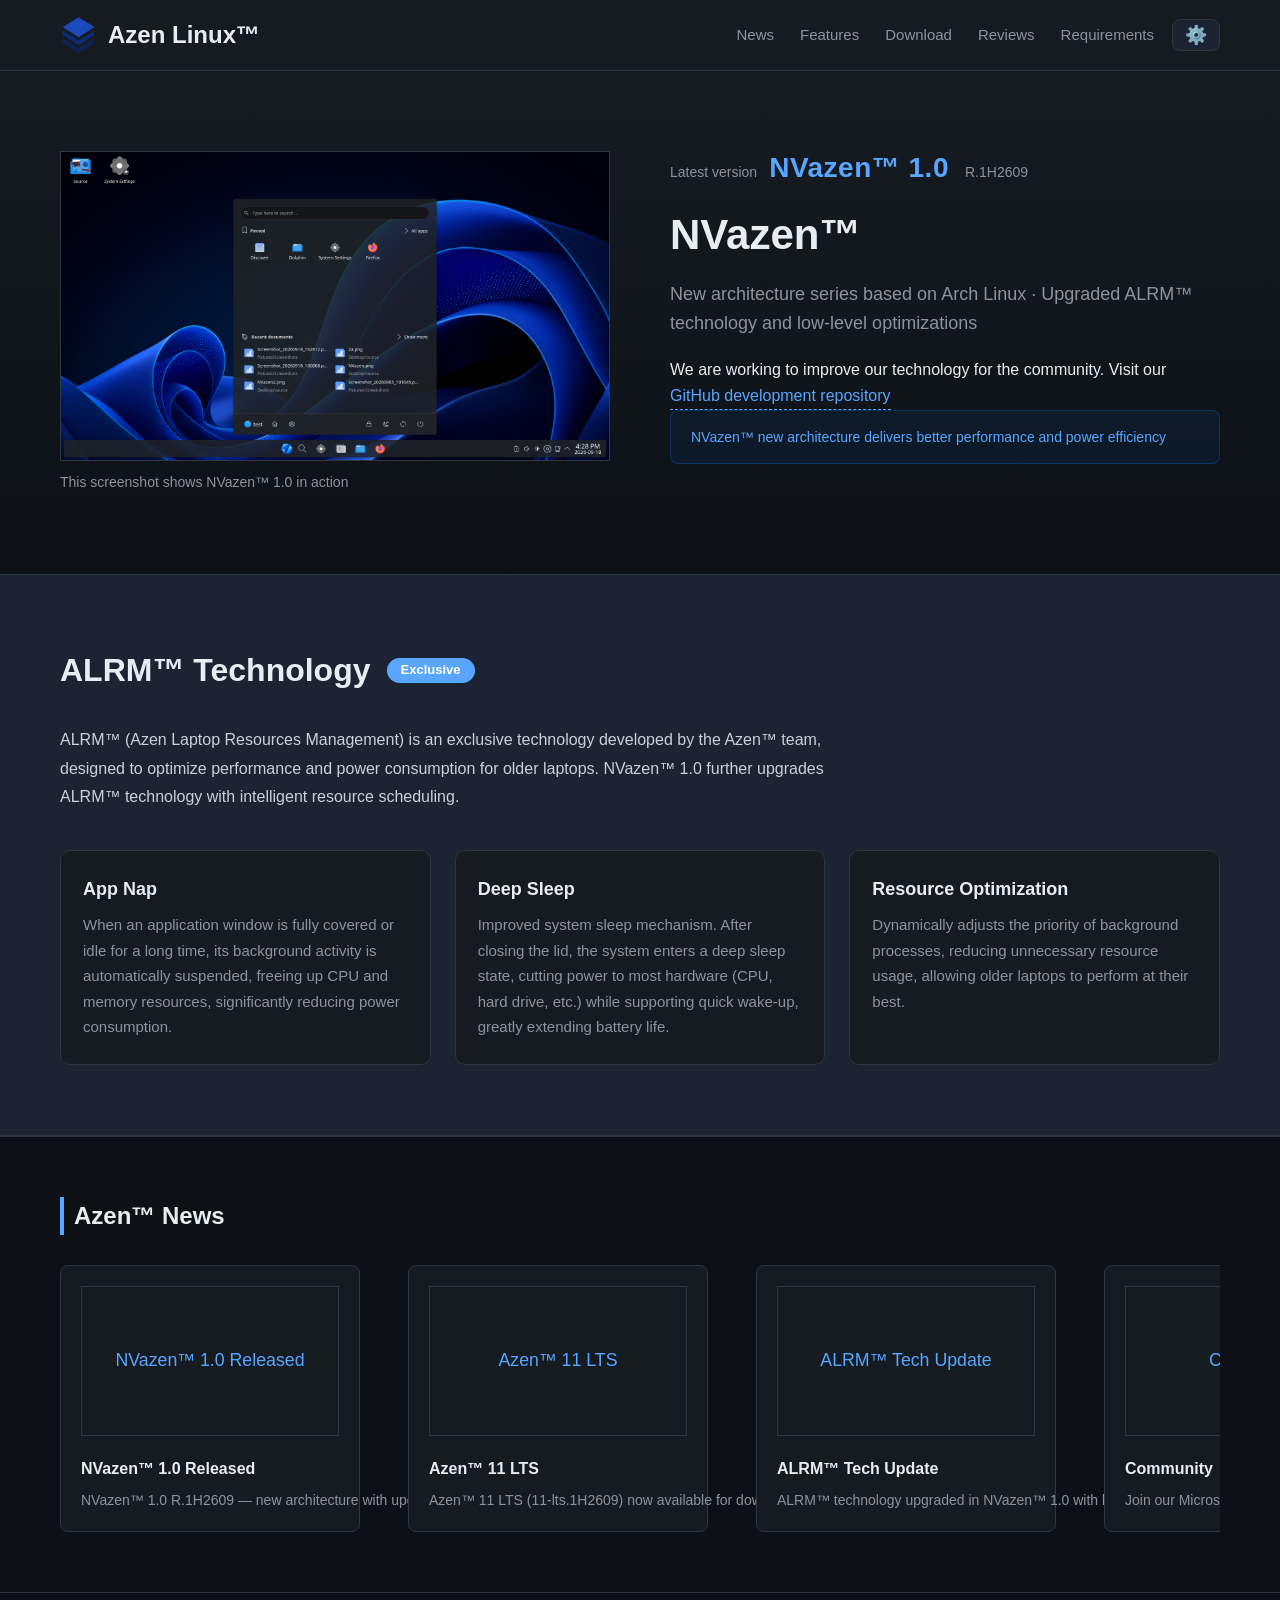
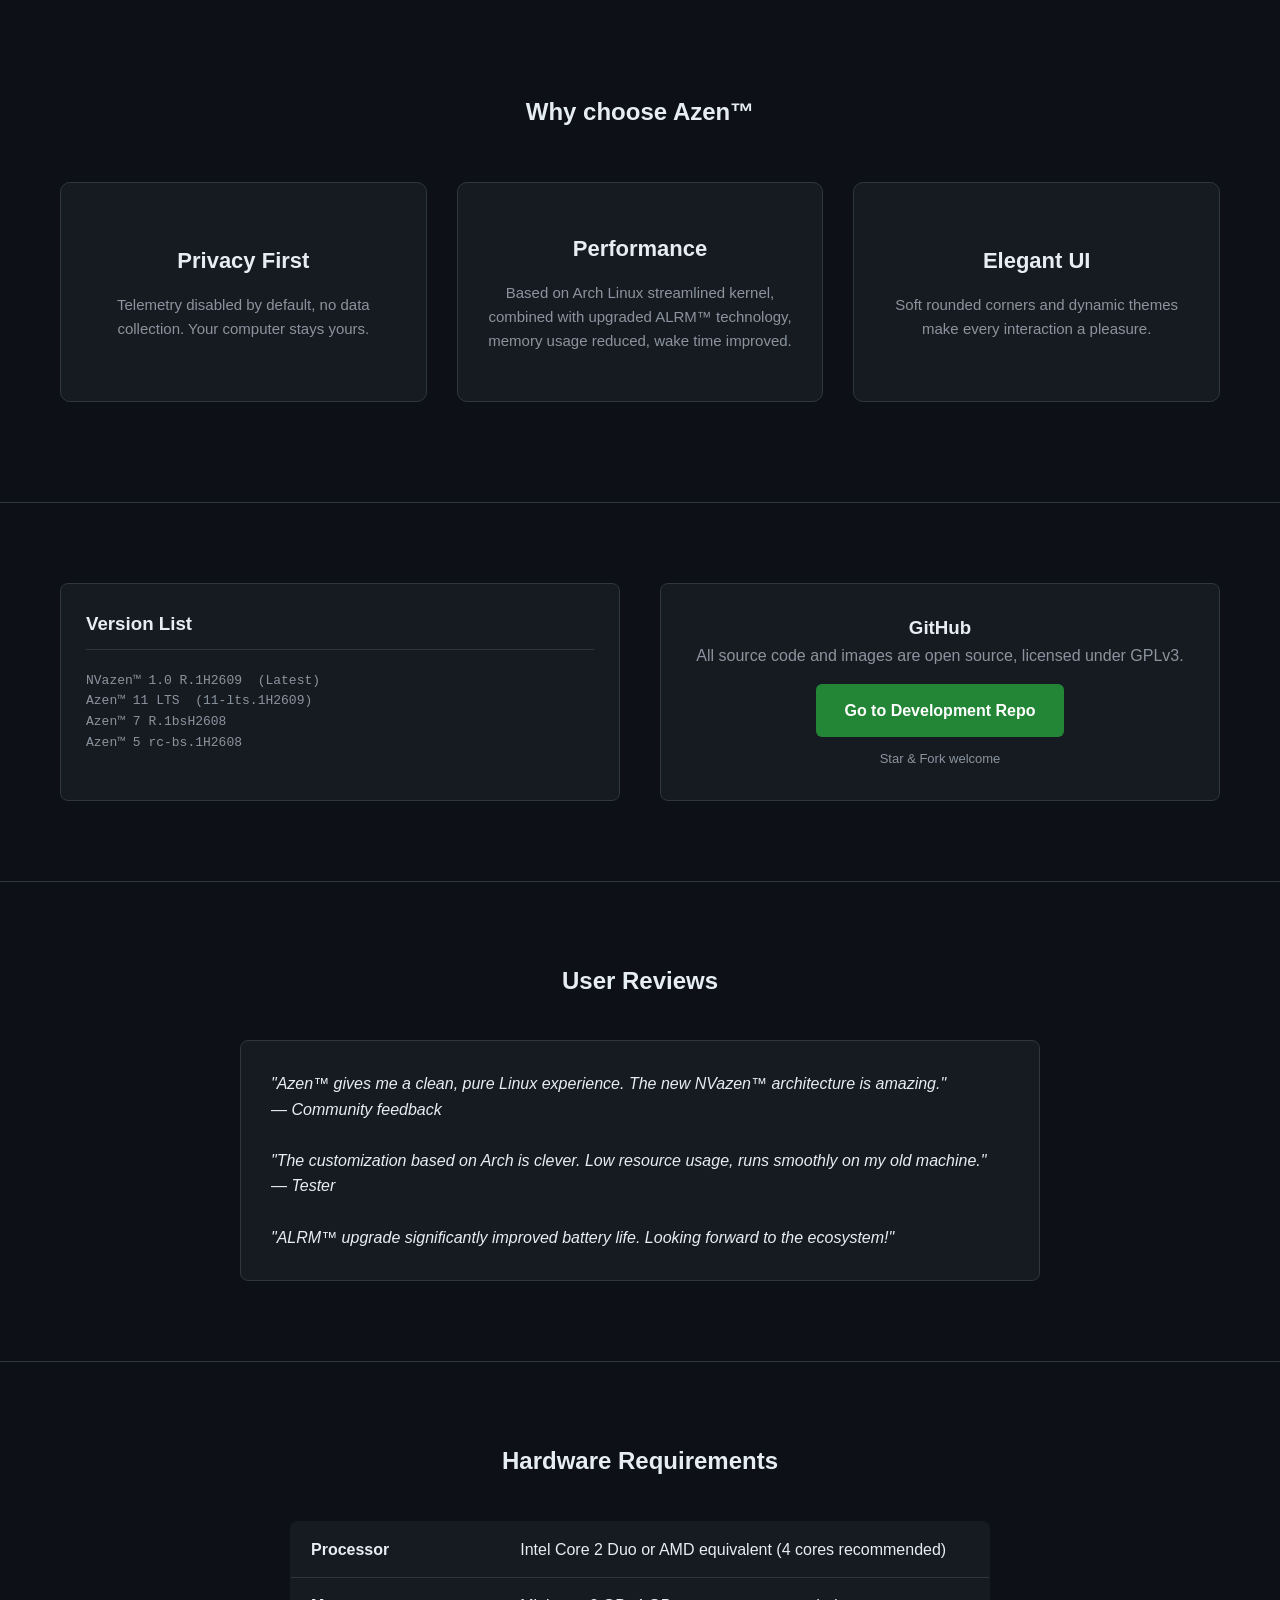
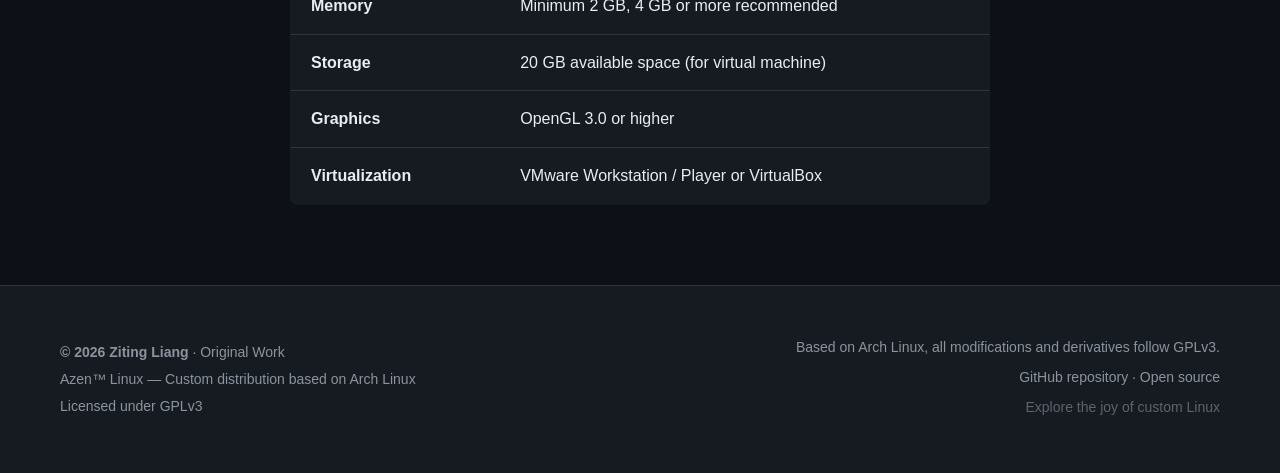
==== azen/index.html @ 509caa5b "Add files via upload" ====
<!DOCTYPE html>
<html lang="en" data-theme="dark">
<head>
    <meta charset="UTF-8">
    <meta name="viewport" content="width=device-width, initial-scale=1.0">
    
    <!-- ================= SEO 优化 ================= -->
    <title>Azen Linux™ — Modern LTS Distribution Based on Arch Linux</title>
    <meta name="description" content="Azen Linux™ is a modern LTS distribution based on Arch Linux, optimized for older laptops. Featuring NVazen™ new architecture and ALRM technology for enhanced performance and power efficiency.">
    <meta name="keywords" content="Azen Linux, Azen, NVazen, Arch Linux, LTS, Linux distribution, ALRM, laptop optimization, open source, old laptop, lightweight Linux">
    <meta name="author" content="Ziting Liang">
    <meta name="robots" content="index, follow">
    
    <!-- Open Graph -->
    <meta property="og:title" content="Azen Linux™ — Modern LTS Distribution Based on Arch Linux">
    <meta property="og:description" content="Azen Linux™ is a modern LTS distribution based on Arch Linux, optimized for older laptops. Featuring NVazen™ new architecture and ALRM technology.">
    <meta property="og:type" content="website">
    <meta property="og:url" content="https://azenos.netlify.app">
    <meta property="og:image" content="screenshot.png">
    
    <!-- Twitter Card -->
    <meta name="twitter:card" content="summary_large_image">
    <meta name="twitter:title" content="Azen Linux™ — Modern LTS Distribution Based on Arch Linux">
    <meta name="twitter:description" content="Azen Linux™ is a modern LTS distribution based on Arch Linux, optimized for older laptops. Featuring NVazen™ new architecture and ALRM technology.">
    
    <!-- ================= 网站图标 (Favicon) ================= -->
    <link rel="icon" type="image/x-icon" href="favicon.ico">
    <link rel="icon" type="image/png" sizes="32x32" href="favicon.png">
    <link rel="icon" type="image/png" sizes="16x16" href="favicon.png">
    <link rel="apple-touch-icon" sizes="180x180" href="favicon.png">
    <link rel="shortcut icon" href="favicon.ico" type="image/x-icon">
    
    <style>
        /* ================= 全局样式与配色 ================= */
        * {
            margin: 0;
            padding: 0;
            box-sizing: border-box;
        }

        /* 默认深色主题 */
        :root {
            --bg-body: #0d1117;
            --bg-header: #161b22;
            --bg-card: #161b22;
            --bg-section: #0d1117;
            --bg-card-alt: #1c2333;
            --border-color: #30363d;
            --text-primary: #e6edf3;
            --text-secondary: #c9d1d9;
            --text-muted: #8b949e;
            --text-light: #8b949e;
            --accent: #58a6ff;
            --accent-hover: #79c0ff;
            --btn-bg: #238636;
            --btn-hover: #2ea043;
            --shadow: 0 8px 24px rgba(0, 0, 0, 0.5);
            --hero-bg: linear-gradient(180deg, #161b22 0%, #0d1117 100%);
            --alrm-bg: #1c2333;
            --menu-bg: #1c2333;
            --menu-border: #30363d;
        }

        /* 浅色主题 */
        [data-theme="light"] {
            --bg-body: #f6f8fa;
            --bg-header: #ffffff;
            --bg-card: #ffffff;
            --bg-section: #f3f4f6;
            --bg-card-alt: #f9fafb;
            --border-color: #d0d7de;
            --text-primary: #1f2328;
            --text-secondary: #24292f;
            --text-muted: #57606a;
            --text-light: #656d76;
            --accent: #0969da;
            --accent-hover: #0550ae;
            --btn-bg: #2da44e;
            --btn-hover: #2c974b;
            --shadow: 0 8px 24px rgba(0, 0, 0, 0.08);
            --hero-bg: linear-gradient(180deg, #ffffff 0%, #f6f8fa 100%);
            --alrm-bg: #f0f4f9;
            --menu-bg: #ffffff;
            --menu-border: #d0d7de;
        }

        html {
            scroll-behavior: smooth;
        }

        body {
            background-color: var(--bg-body);
            color: var(--text-primary);
            font-family: -apple-system, BlinkMacSystemFont, "Segoe UI", Roboto, sans-serif;
            line-height: 1.6;
            overflow-x: hidden;
            transition: background-color 0.3s, color 0.3s;
        }

        .container {
            max-width: 1200px;
            margin: 0 auto;
            padding: 0 20px;
        }

        /* ================= 顶部导航横幅 ================= */
        header {
            background-color: var(--bg-header);
            border-bottom: 1px solid var(--border-color);
            position: sticky;
            top: 0;
            z-index: 100;
            transition: background-color 0.3s, border-color 0.3s;
        }

        .nav-bar {
            display: flex;
            justify-content: space-between;
            align-items: center;
            height: 70px;
            gap: 20px;
            flex-wrap: wrap;
        }

        .logo-area {
            display: flex;
            align-items: center;
            gap: 12px;
        }

        .logo-icon {
            width: 36px;
            height: 36px;
            object-fit: contain;
            display: block;
        }

        .logo {
            font-size: 24px;
            font-weight: bold;
            color: var(--text-primary);
            transition: color 0.3s;
        }

        .nav-links {
            display: flex;
            align-items: center;
            gap: 8px;
            flex-wrap: wrap;
        }

        .nav-links a {
            color: var(--text-muted);
            text-decoration: none;
            margin-left: 18px;
            font-size: 15px;
            transition: color 0.3s;
            cursor: pointer;
        }

        .nav-links a:hover {
            color: var(--accent);
        }

        /* ================= 设置菜单 ================= */
        .settings-wrapper {
            position: relative;
            margin-left: 10px;
        }

        .settings-btn {
            background: var(--bg-card-alt);
            border: 1px solid var(--border-color);
            color: var(--text-muted);
            padding: 6px 12px;
            border-radius: 8px;
            cursor: pointer;
            font-size: 18px;
            line-height: 1;
            transition: all 0.2s;
            display: flex;
            align-items: center;
            justify-content: center;
        }

        .settings-btn:hover {
            background: var(--border-color);
            color: var(--text-primary);
        }

        .settings-menu {
            position: absolute;
            top: calc(100% + 8px);
            right: 0;
            background: var(--menu-bg);
            border: 1px solid var(--menu-border);
            border-radius: 10px;
            padding: 16px;
            min-width: 220px;
            box-shadow: var(--shadow);
            display: none;
            flex-direction: column;
            gap: 14px;
            z-index: 200;
            transition: background-color 0.3s, border-color 0.3s;
        }

        .settings-menu.open {
            display: flex;
        }

        .settings-group {
            display: flex;
            flex-direction: column;
            gap: 6px;
        }

        .settings-group-label {
            font-size: 12px;
            color: var(--text-muted);
            font-weight: 600;
            text-transform: uppercase;
            letter-spacing: 0.5px;
        }

        .settings-group-options {
            display: flex;
            flex-wrap: wrap;
            gap: 6px;
        }

        .lang-option, .theme-option {
            background: var(--bg-card-alt);
            border: 1px solid var(--border-color);
            color: var(--text-muted);
            padding: 4px 10px;
            border-radius: 6px;
            cursor: pointer;
            font-size: 12px;
            font-weight: 500;
            transition: all 0.2s;
            font-family: inherit;
            line-height: 1.5;
        }

        .lang-option:hover, .theme-option:hover {
            background: var(--border-color);
            color: var(--text-primary);
        }

        .lang-option.active, .theme-option.active {
            background: var(--accent);
            color: #ffffff;
            border-color: var(--accent);
        }

        .theme-option {
            display: flex;
            align-items: center;
            gap: 4px;
            padding: 4px 12px;
        }

        /* ================= 横幅轮播容器 ================= */
        .hero-carousel-section {
            position: relative;
            overflow: hidden;
        }

        .banner-track {
            display: flex;
            width: 100%;
            transition: transform 0.8s cubic-bezier(0.25, 0.46, 0.45, 0.94);
            will-change: transform;
        }

        .banner-slide {
            flex: 0 0 100%;
            width: 100%;
        }

        /* 主宣传区 */
        .hero-section {
            padding: 80px 0;
            background: var(--hero-bg);
            transition: background 0.3s;
        }

        .hero-grid {
            display: flex;
            align-items: flex-start;
            gap: 60px;
        }

        .hero-image-box {
            flex: 1;
            display: flex;
            flex-direction: column;
            align-items: flex-start;
            position: relative;
            width: 100%;
            overflow: hidden;
            user-select: none;
            touch-action: none;
        }

        .carousel-track {
            display: flex;
            width: 100%;
            transition: transform 0.8s cubic-bezier(0.25, 0.46, 0.45, 0.94);
            will-change: transform;
            cursor: grab;
        }

        .carousel-track:active {
            cursor: grabbing;
        }

        .carousel-slide {
            flex: 0 0 100%;
            width: 100%;
            height: auto;
        }

        .carousel-slide img {
            width: 100%;
            height: auto;
            object-fit: contain;
            border: 1px solid var(--border-color);
            background: var(--bg-card-alt);
            transition: border-color 0.3s;
            border-radius: 0 !important;
            display: block;
        }

        .image-caption {
            margin-top: 10px;
            font-size: 14px;
            color: var(--text-muted);
            text-align: left;
            width: 100%;
            transition: color 0.3s;
        }

        .hero-text-box {
            flex: 1;
        }

        .version-display {
            display: flex;
            align-items: baseline;
            gap: 12px;
            margin-bottom: 16px;
            flex-wrap: wrap;
        }

        .version-label {
            font-size: 14px;
            color: var(--text-muted);
            font-weight: 500;
        }

        .version-number {
            font-size: 28px;
            font-weight: 700;
            color: var(--accent);
            letter-spacing: 0.5px;
            line-height: 1.2;
        }

        .version-sub {
            font-size: 14px;
            color: var(--text-muted);
            font-weight: 400;
            margin-left: 4px;
        }

        .hero-text-box h1 {
            font-size: 42px;
            color: var(--text-primary);
            margin: 0 0 12px 0;
            transition: color 0.3s;
        }

        .hero-text-box .sub-title {
            font-size: 18px;
            color: var(--text-muted);
            margin-bottom: 20px;
            transition: color 0.3s;
        }

        .hero-text-box .github-link {
            display: inline-block;
            color: var(--accent);
            text-decoration: none;
            font-weight: 500;
            border-bottom: 1px dashed var(--accent);
            transition: color 0.3s, border-color 0.3s;
        }

        .hero-text-box .github-link:hover {
            color: var(--accent-hover);
            border-bottom-color: var(--accent-hover);
        }

        .status-alert {
            background-color: rgba(9, 105, 218, 0.08);
            border: 1px solid rgba(9, 105, 218, 0.3);
            color: var(--accent);
            padding: 15px 20px;
            border-radius: 8px;
            font-size: 14px;
            transition: background-color 0.3s, border-color 0.3s;
        }

        /* ================= ALRM 技术介绍区域 ================= */
        .alrm-section {
            padding: 70px 0;
            background-color: var(--alrm-bg);
            border-top: 1px solid var(--border-color);
            border-bottom: 1px solid var(--border-color);
            transition: background-color 0.3s, border-color 0.3s;
        }

        .alrm-content {
            display: flex;
            flex-direction: column;
            gap: 30px;
        }

        .alrm-header {
            display: flex;
            align-items: center;
            gap: 16px;
        }

        .alrm-header h2 {
            font-size: 32px;
            color: var(--text-primary);
            transition: color 0.3s;
        }

        .alrm-badge {
            background: var(--accent);
            color: #fff;
            padding: 2px 14px;
            border-radius: 20px;
            font-size: 13px;
            font-weight: 600;
        }

        .alrm-grid {
            display: grid;
            grid-template-columns: repeat(auto-fit, minmax(260px, 1fr));
            gap: 24px;
            margin-top: 8px;
        }

        .alrm-card {
            background: var(--bg-card);
            border: 1px solid var(--border-color);
            border-radius: 10px;
            padding: 24px 22px;
            transition: background-color 0.3s, border-color 0.3s;
        }

        .alrm-card h4 {
            font-size: 18px;
            color: var(--text-primary);
            margin-bottom: 8px;
            transition: color 0.3s;
        }

        .alrm-card p {
            font-size: 15px;
            color: var(--text-muted);
            line-height: 1.7;
            transition: color 0.3s;
        }

        .alrm-desc {
            font-size: 16px;
            color: var(--text-secondary);
            max-width: 800px;
            line-height: 1.8;
            transition: color 0.3s;
        }

        .alrm-desc strong {
            color: var(--accent);
        }

        /* ================= 其他区域 ================= */
        .news-section {
            padding: 60px 0;
            background-color: var(--bg-body);
            border-top: 1px solid var(--border-color);
            overflow: hidden;
            transition: background-color 0.3s, border-color 0.3s;
        }

        .news-section h2 {
            color: var(--text-primary);
            margin-bottom: 30px;
            padding-left: 10px;
            border-left: 4px solid var(--accent);
            transition: color 0.3s;
        }

        .marquee-container {
            display: flex;
            width: max-content;
            animation: marquee 25s linear infinite;
        }

        .marquee-container:hover {
            animation-play-state: paused;
        }

        .news-box {
            width: 300px;
            background-color: var(--bg-card);
            border: 1px solid var(--border-color);
            border-radius: 8px;
            padding: 20px;
            margin-right: 48px;
            flex-shrink: 0;
            transition: background-color 0.3s, border-color 0.3s;
        }

        .news-box img {
            width: 100%;
            height: 150px;
            object-fit: cover;
            border-radius: 0 !important;
            margin-bottom: 12px;
            border: 1px solid var(--border-color);
            background-color: var(--bg-body);
            transition: border-color 0.3s;
        }

        .news-box h4 {
            color: var(--text-primary);
            margin: 0 0 8px 0;
            transition: color 0.3s;
        }

        .news-box p {
            color: var(--text-muted);
            font-size: 14px;
            margin: 0;
            transition: color 0.3s;
        }

        @keyframes marquee {
            0% { transform: translateX(0); }
            100% { transform: translateX(-50%); }
        }

        .features-section {
            padding: 100px 0;
            border-top: 1px solid var(--border-color);
            background-color: var(--bg-section);
            transition: background-color 0.3s, border-color 0.3s;
        }

        .features-section h2 {
            text-align: center;
            color: var(--text-primary);
            margin-bottom: 50px;
            transition: color 0.3s;
        }

        .features-grid {
            display: flex;
            justify-content: space-between;
            gap: 30px;
        }

        .feature-card {
            flex: 1;
            background-color: var(--bg-card);
            border: 1px solid var(--border-color);
            padding: 45px 30px;
            border-radius: 10px;
            text-align: center;
            min-height: 220px;
            display: flex;
            flex-direction: column;
            justify-content: center;
            transition: background-color 0.3s, border-color 0.3s;
        }

        .feature-card h3 {
            color: var(--text-primary);
            font-size: 22px;
            margin-top: 0;
            margin-bottom: 15px;
            transition: color 0.3s;
        }

        .feature-card p {
            color: var(--text-muted);
            font-size: 15px;
            margin-bottom: 0;
            transition: color 0.3s;
        }

        .download-section {
            padding: 80px 0;
            border-top: 1px solid var(--border-color);
            background-color: var(--bg-body);
            transition: background-color 0.3s, border-color 0.3s;
        }

        .download-grid {
            display: flex;
            justify-content: space-between;
            gap: 40px;
        }

        .version-box {
            flex: 1;
            background-color: var(--bg-card);
            border: 1px solid var(--border-color);
            border-radius: 8px;
            padding: 25px;
            transition: background-color 0.3s, border-color 0.3s;
        }

        .version-box h3 {
            color: var(--text-primary);
            margin-top: 0;
            border-bottom: 1px solid var(--border-color);
            padding-bottom: 10px;
            transition: color 0.3s, border-color 0.3s;
        }

        .version-list {
            white-space: pre-wrap;
            font-family: monospace;
            color: var(--text-muted);
            max-height: 200px;
            overflow-y: auto;
            transition: color 0.3s;
        }

        .github-box {
            flex: 1;
            background-color: var(--bg-card);
            border: 1px solid var(--border-color);
            border-radius: 8px;
            padding: 25px;
            display: flex;
            flex-direction: column;
            justify-content: center;
            align-items: center;
            text-align: center;
            transition: background-color 0.3s, border-color 0.3s;
        }

        .github-box h3 {
            color: var(--text-primary);
            margin-top: 0;
            transition: color 0.3s;
        }

        .github-box p {
            color: var(--text-muted);
            transition: color 0.3s;
        }

        .github-btn {
            display: inline-block;
            background-color: var(--btn-bg);
            color: #ffffff;
            padding: 14px 28px;
            text-decoration: none;
            border-radius: 6px;
            font-weight: bold;
            font-size: 16px;
            margin-top: 15px;
            transition: background-color 0.2s;
        }

        .github-btn:hover {
            background-color: var(--btn-hover);
        }

        .comment-section {
            padding: 80px 0;
            background-color: var(--bg-section);
            border-top: 1px solid var(--border-color);
            transition: background-color 0.3s, border-color 0.3s;
        }

        .comment-section h2 {
            text-align: center;
            color: var(--text-primary);
            margin-bottom: 40px;
            transition: color 0.3s;
        }

        .comment-display {
            max-width: 800px;
            margin: 0 auto;
            background-color: var(--bg-card);
            border: 1px solid var(--border-color);
            border-radius: 8px;
            padding: 30px;
            white-space: pre-wrap;
            color: var(--text-primary);
            font-style: italic;
            transition: background-color 0.3s, border-color 0.3s, color 0.3s;
        }

        .requirements-section {
            padding: 80px 0;
            background-color: var(--bg-body);
            border-top: 1px solid var(--border-color);
            transition: background-color 0.3s, border-color 0.3s;
        }

        .requirements-section h2 {
            text-align: center;
            color: var(--text-primary);
            margin-bottom: 40px;
            transition: color 0.3s;
        }

        .req-table {
            width: 100%;
            max-width: 700px;
            margin: 0 auto;
            border-collapse: collapse;
            background-color: var(--bg-card);
            border-radius: 8px;
            overflow: hidden;
            border: 1px solid var(--border-color);
            transition: background-color 0.3s, border-color 0.3s;
        }

        .req-table td {
            padding: 15px 20px;
            border-bottom: 1px solid var(--border-color);
            color: var(--text-primary);
            transition: color 0.3s, border-color 0.3s;
        }

        .req-table tr:last-child td {
            border-bottom: none;
        }

        .req-label {
            font-weight: bold;
            color: var(--accent);
            width: 30%;
            transition: color 0.3s;
        }

        footer {
            background-color: var(--bg-header);
            padding: 50px 0;
            border-top: 1px solid var(--border-color);
            font-size: 14px;
            color: var(--text-muted);
            transition: background-color 0.3s, border-color 0.3s, color 0.3s;
        }

        .footer-content {
            display: flex;
            justify-content: space-between;
            align-items: flex-start;
        }

        .footer-left p {
            margin: 5px 0;
        }

        .footer-right {
            max-width: 500px;
            text-align: right;
        }

        .scroll-target {
            scroll-margin-top: 80px;
        }

        /* ================= 移动端检测与优化 (屏幕宽度 ≤ 820px) ================= */
        @media (max-width: 820px) {
            /* 导航栏移动端布局 */
            .nav-bar {
                flex-direction: column;
                height: auto;
                padding: 12px 0;
                gap: 10px;
            }

            .logo-area {
                width: 100%;
                justify-content: center;
            }

            .nav-links {
                width: 100%;
                justify-content: center;
                gap: 4px;
                flex-wrap: wrap;
            }

            .nav-links a {
                margin-left: 0;
                padding: 6px 10px;
                font-size: 14px;
                background: var(--bg-card-alt);
                border-radius: 6px;
                border: 1px solid var(--border-color);
            }

            .settings-wrapper {
                margin-left: 0;
            }

            .settings-menu {
                right: 50%;
                transform: translateX(50%);
                min-width: 200px;
            }

            /* 横幅移动端布局：图片在上，文字在下 */
            .hero-section {
                padding: 40px 0;
            }

            .hero-grid {
                flex-direction: column;
                gap: 24px;
            }

            .hero-image-box {
                width: 100%;
            }

            .hero-text-box {
                width: 100%;
                text-align: center;
            }

            .version-display {
                justify-content: center;
                flex-direction: column;
                align-items: center;
                gap: 4px;
            }

            .version-number {
                font-size: 24px;
            }

            .hero-text-box h1 {
                font-size: 30px;
                margin-bottom: 8px;
            }

            .hero-text-box .sub-title {
                font-size: 15px;
                margin-bottom: 16px;
            }

            .status-alert {
                font-size: 13px;
                padding: 12px 16px;
                text-align: left;
            }

            .image-caption {
                text-align: center;
                font-size: 13px;
            }

            /* 区块内边距缩小 */
            .alrm-section {
                padding: 40px 0;
            }

            .alrm-header {
                flex-direction: column;
                align-items: flex-start;
                gap: 8px;
            }

            .alrm-header h2 {
                font-size: 24px;
            }

            .alrm-desc {
                font-size: 15px;
                line-height: 1.7;
            }

            .alrm-grid {
                grid-template-columns: 1fr;
                gap: 16px;
            }

            .alrm-card {
                padding: 18px 16px;
            }

            .alrm-card h4 {
                font-size: 16px;
            }

            .alrm-card p {
                font-size: 14px;
            }

            .news-section {
                padding: 40px 0;
            }

            .news-section h2 {
                font-size: 22px;
                margin-bottom: 20px;
            }

            .news-box {
                width: 220px;
                padding: 14px;
                margin-right: 20px;
            }

            .news-box img {
                height: 110px;
            }

            .news-box h4 {
                font-size: 14px;
            }

            .news-box p {
                font-size: 12px;
            }

            .features-section {
                padding: 50px 0;
            }

            .features-section h2 {
                font-size: 22px;
                margin-bottom: 30px;
            }

            .features-grid {
                flex-direction: column;
                gap: 16px;
            }

            .feature-card {
                padding: 24px 20px;
                min-height: auto;
            }

            .feature-card h3 {
                font-size: 18px;
                margin-bottom: 10px;
            }

            .feature-card p {
                font-size: 14px;
            }

            .download-section {
                padding: 50px 0;
            }

            .download-grid {
                flex-direction: column;
                gap: 20px;
            }

            .version-box, .github-box {
                padding: 20px;
            }

            .version-box h3, .github-box h3 {
                font-size: 18px;
            }

            .comment-section {
                padding: 50px 0;
            }

            .comment-section h2 {
                font-size: 22px;
                margin-bottom: 24px;
            }

            .comment-display {
                padding: 20px;
                font-size: 14px;
            }

            .requirements-section {
                padding: 50px 0;
            }

            .requirements-section h2 {
                font-size: 22px;
                margin-bottom: 24px;
            }

            .req-table {
                font-size: 14px;
            }

            .req-table td {
                padding: 12px 14px;
            }

            .req-label {
                width: 35%;
                font-size: 13px;
            }

            footer {
                padding: 30px 0;
            }

            .footer-content {
                flex-direction: column;
                gap: 20px;
                text-align: center;
            }

            .footer-left p, .footer-right p {
                font-size: 13px;
            }

            .footer-right {
                text-align: center;
                max-width: 100%;
            }
        }

        /* 超小屏幕 (≤ 480px) 进一步优化 */
        @media (max-width: 480px) {
            .container {
                padding: 0 14px;
            }

            .logo {
                font-size: 20px;
            }

            .logo-icon {
                width: 30px;
                height: 30px;
            }

            .nav-links a {
                font-size: 12px;
                padding: 5px 8px;
            }

            .hero-text-box h1 {
                font-size: 26px;
            }

            .hero-text-box .sub-title {
                font-size: 14px;
            }

            .version-number {
                font-size: 22px;
            }

            .version-sub {
                font-size: 12px;
            }

            .alrm-header h2 {
                font-size: 20px;
            }

            .alrm-badge {
                font-size: 11px;
                padding: 2px 10px;
            }

            .alrm-desc {
                font-size: 14px;
            }

            .alrm-card {
                padding: 16px 14px;
            }

            .news-box {
                width: 200px;
                margin-right: 16px;
            }

            .news-box img {
                height: 90px;
            }

            .features-section h2,
            .news-section h2,
            .comment-section h2,
            .requirements-section h2 {
                font-size: 20px;
            }

            .feature-card {
                padding: 20px 16px;
            }

            .feature-card h3 {
                font-size: 17px;
            }

            .github-btn {
                padding: 12px 20px;
                font-size: 14px;
            }

            .comment-display {
                padding: 16px;
                font-size: 13px;
            }

            .req-table {
                font-size: 13px;
            }

            .req-table td {
                padding: 10px 12px;
            }

            .settings-menu {
                min-width: 170px;
                padding: 12px;
                right: 50%;
                transform: translateX(50%);
            }

            .lang-option, .theme-option {
                font-size: 11px;
                padding: 3px 8px;
            }
        }
    </style>
</head>
<body>

    <!-- 1. 顶部导航横幅 -->
    <header>
        <div class="container nav-bar">
            <div class="logo-area">
                <img src="icon.png" alt="Azen Linux" class="logo-icon" id="logoIcon">
                <span class="logo">Azen Linux™</span>
            </div>
            <nav class="nav-links">
                <a href="#news" data-i18n="nav_news" class="nav-link">News</a>
                <a href="#features" data-i18n="nav_features" class="nav-link">Features</a>
                <a href="#download" data-i18n="nav_download" class="nav-link">Download</a>
                <a href="#comments" data-i18n="nav_comments" class="nav-link">Reviews</a>
                <a href="#requirements" data-i18n="nav_requirements" class="nav-link">Requirements</a>
                
                <div class="settings-wrapper">
                    <button class="settings-btn" id="settingsBtn" title="Settings">⚙️</button>
                    <div class="settings-menu" id="settingsMenu">
                        <div class="settings-group">
                            <span class="settings-group-label" data-i18n="settings_language">Language</span>
                            <div class="settings-group-options" id="langOptions">
                                <button class="lang-option active" data-lang="en">English</button>
                                <button class="lang-option" data-lang="zh">简体中文</button>
                                <button class="lang-option" data-lang="ja">日本語</button>
                                <button class="lang-option" data-lang="ko">한국어</button>
                            </div>
                        </div>
                        <div class="settings-group">
                            <span class="settings-group-label" data-i18n="settings_theme">Theme</span>
                            <div class="settings-group-options" id="themeOptions">
                                <button class="theme-option active" data-theme="dark">🌙 <span data-i18n="theme_dark">Dark</span></button>
                                <button class="theme-option" data-theme="light">☀️ <span data-i18n="theme_light">Light</span></button>
                            </div>
                        </div>
                    </div>
                </div>
            </nav>
        </div>
    </header>

    <!-- 2. 双横幅轮播区域 -->
    <div class="hero-carousel-section" id="heroCarousel">
        <div class="banner-track" id="bannerTrack">
            
            <!-- 横幅 1: NVazen 1.0 -->
            <div class="banner-slide">
                <section class="hero-section">
                    <div class="container hero-grid">
                        <div class="hero-image-box" id="carouselContainer1">
                            <div class="carousel-track" id="carouselTrack1">
                                <div class="carousel-slide"><img src="scr1.png" alt="NVazen 截图 1"></div>
                                <div class="carousel-slide"><img src="scr2.png" alt="NVazen 截图 2"></div>
                            </div>
                            <div class="image-caption" data-i18n="image_caption1">此照片为 NVazen™ 1.0 的实机演示</div>
                        </div>
                        <div class="hero-text-box">
                            <div class="version-display">
                                <span class="version-label" data-i18n="version_label">最新版本</span>
                                <span class="version-number">NVazen™ 1.0</span>
                                <span class="version-sub">R.1H2609</span>
                            </div>
                            <h1>NVazen™</h1>
                            <div class="sub-title" data-i18n="hero_sub1">
                                基于 Arch Linux 的新架构系列 · 升级 ALRM 技术与底层优化
                            </div>
                            <p data-i18n="hero_desc">
                                我们致力于为社区改进技术。访问我们的 <a href="https://github.com/AzenOS/Azen_dev" target="_blank" class="github-link" data-i18n="github_link_text">GitHub 开发仓库</a> 获取更多信息。
                            </p>
                            <div class="status-alert" data-i18n="hero_alert1">NVazen™ 新架构带来更优的性能与能效表现</div>
                        </div>
                    </div>
                </section>
            </div>

            <!-- 横幅 2: Azen 11 LTS -->
            <div class="banner-slide">
                <section class="hero-section">
                    <div class="container hero-grid">
                        <div class="hero-image-box" id="carouselContainer2">
                            <div class="carousel-track" id="carouselTrack2">
                                <div class="carousel-slide"><img src="scr3.png" alt="Azen 11 截图 1"></div>
                                <div class="carousel-slide"><img src="scr4.png" alt="Azen 11 截图 2"></div>
                            </div>
                            <div class="image-caption" data-i18n="image_caption2">此照片为 Azen™ 11 LTS 的实机演示</div>
                        </div>
                        <div class="hero-text-box">
                            <div class="version-display">
                                <span class="version-label" data-i18n="version_label">稳定版本</span>
                                <span class="version-number">Azen™ 11 LTS</span>
                                <span class="version-sub">11-lts.1H2609</span>
                            </div>
                            <h1>Azen™ 11</h1>
                            <div class="sub-title" data-i18n="hero_sub2">
                                基于 Arch Linux 的 LTS 发行版 · 专为老笔记本电脑优化
                            </div>
                            <p data-i18n="hero_desc2">
                                Azen™ 11 LTS 是长期支持版本，提供稳定可靠的使用体验。访问我们的 <a href="https://github.com/AzenOS/Azen_dev" target="_blank" class="github-link" data-i18n="github_link_text2">GitHub 开发仓库</a> 获取更多信息。
                            </p>
                            <div class="status-alert" data-i18n="hero_alert2">长期支持版本，适合追求稳定性的用户</div>
                        </div>
                    </div>
                </section>
            </div>

        </div>
    </div>

    <!-- 3. ALRM 技术介绍区域 -->
    <section class="alrm-section scroll-target" id="alrm">
        <div class="container alrm-content">
            <div class="alrm-header">
                <h2 data-i18n="alrm_title">ALRM™ 技术</h2>
                <span class="alrm-badge" data-i18n="alrm_badge">独家</span>
            </div>
            <div class="alrm-desc" data-i18n="alrm_desc">
                <strong>ALRM™ (Azen Laptop Resources Management)</strong> 是 Azen™ 团队开发的独家技术，专为优化老款笔记本电脑的性能与功耗而生。NVazen™ 1.0 进一步升级了 ALRM™ 技术，通过智能资源调度，让低配置设备也能获得流畅体验。
            </div>
            <div class="alrm-grid">
                <div class="alrm-card">
                    <h4 data-i18n="alrm_card1_title">App Nap</h4>
                    <p data-i18n="alrm_card1_desc">当应用程序窗口被完全遮挡或长时间无操作时，自动暂停其后台活动，释放 CPU 与内存资源，显著降低功耗。</p>
                </div>
                <div class="alrm-card">
                    <h4 data-i18n="alrm_card2_title">深度睡眠</h4>
                    <p data-i18n="alrm_card2_desc">改进系统睡眠机制，合盖后进入深度睡眠状态，关闭大部分硬件（CPU、硬盘等）供电，同时支持快速唤醒，续航提升明显。</p>
                </div>
                <div class="alrm-card">
                    <h4 data-i18n="alrm_card3_title">资源优化</h4>
                    <p data-i18n="alrm_card3_desc">动态调整后台进程优先级，减少不必要的资源占用，让老笔记本电脑也能发挥出最佳性能。</p>
                </div>
            </div>
        </div>
    </section>

    <!-- 4. News 流水走马灯 -->
    <section class="news-section scroll-target" id="news">
        <div class="container">
            <h2 data-i18n="news_title">Azen™ News</h2>
            <div style="overflow: hidden; white-space: nowrap;">
                <div class="marquee-container" id="newsMarquee">
                    <!-- 由 JS 动态生成 -->
                </div>
            </div>
        </div>
    </section>

    <!-- 5. 核心优势 -->
    <section class="features-section scroll-target" id="features">
        <div class="container">
            <h2 data-i18n="features_title">为什么选择 Azen™</h2>
            <div class="features-grid">
                <div class="feature-card">
                    <h3 data-i18n="feature1_title">隐私优先</h3>
                    <p data-i18n="feature1_desc">默认禁用遥测，不收集任何用户数据。你的电脑只属于你。</p>
                </div>
                <div class="feature-card">
                    <h3 data-i18n="feature2_title">性能改善</h3>
                    <p data-i18n="feature2_desc">基于 Arch Linux 精简内核，结合升级版 ALRM™ 技术，内存占用降低，唤醒速度提升。</p>
                </div>
                <div class="feature-card">
                    <h3 data-i18n="feature3_title">优雅界面</h3>
                    <p data-i18n="feature3_desc">圆角与柔光阴影，搭配动态主题，让每一次交互都赏心悦目。</p>
                </div>
            </div>
        </div>
    </section>

    <!-- 6. 下载与版本 -->
    <section class="download-section scroll-target" id="download">
        <div class="container download-grid">
            <div class="version-box">
                <h3 data-i18n="version_title">版本列表</h3>
                <div class="version-list" id="versionList">
NVazen™ 1.0 R.1H2609  (Latest)
Azen™ 11 LTS  (11-lts.1H2609)
Azen™ 7 R.1bsH2608
Azen™ 5 rc-bs.1H2608
                </div>
            </div>
            <div class="github-box">
                <h3 data-i18n="github_title">GitHub</h3>
                <p data-i18n="github_desc">所有源码与镜像均开源，遵循 GPLv3。</p>
                <a href="https://github.com/AzenOS/Azen_dev" target="_blank" class="github-btn" data-i18n="github_btn">前往开发仓库</a>
                <p style="margin-top:12px; font-size:13px; color:var(--text-muted);" data-i18n="github_star">欢迎 Star & Fork</p>
            </div>
        </div>
    </section>

    <!-- 7. 用户评价 -->
    <section class="comment-section scroll-target" id="comments">
        <div class="container">
            <h2 data-i18n="comments_title">用户评价</h2>
            <div class="comment-display" id="commentDisplay">
                "Azen™ 给了我一种干净、纯粹的 Linux 体验。NVazen™ 新架构更是让人惊喜。"
                — 来自社区的反馈

                "基于 Arch 的定制很巧妙，资源占用极低，在我的旧电脑上也能流畅运行。"
                — 测试用户

                "ALRM™ 技术升级后，续航明显改善。期待后续的软件生态完善！"
            </div>
        </div>
    </section>

    <!-- 8. 硬件要求 -->
    <section class="requirements-section scroll-target" id="requirements">
        <div class="container">
            <h2 data-i18n="requirements_title">硬件基础要求</h2>
            <table class="req-table">
                <tr><td class="req-label" data-i18n="req_cpu">处理器</td><td data-i18n="req_cpu_desc">Intel Core 2 Duo 或 AMD 同级 (推荐 4 核)</td></tr>
                <tr><td class="req-label" data-i18n="req_ram">内存</td><td data-i18n="req_ram_desc">最低 2 GB，推荐 4 GB 以上</td></tr>
                <tr><td class="req-label" data-i18n="req_storage">存储</td><td data-i18n="req_storage_desc">20 GB 可用空间 (虚拟机环境)</td></tr>
                <tr><td class="req-label" data-i18n="req_gpu">显卡</td><td data-i18n="req_gpu_desc">支持 OpenGL 3.0 以上</td></tr>
                <tr><td class="req-label" data-i18n="req_vm">虚拟化</td><td data-i18n="req_vm_desc">VMware Workstation / Player 或 VirtualBox</td></tr>
            </table>
        </div>
    </section>

    <!-- 9. 页脚 -->
    <footer>
        <div class="container footer-content">
            <div class="footer-left">
                <p><strong data-i18n="footer_copyright">© 2026 梁子珽</strong> <span data-i18n="footer_original">· 原创作品</span></p>
                <p data-i18n="footer_brand">Azen™ Linux — 基于 Arch Linux 的定制发行版</p>
                <p data-i18n="footer_gpl">遵守 GPLv3 开源协议</p>
            </div>
            <div class="footer-right">
                <p data-i18n="footer_note">本系统基于 Arch Linux，所有修改及衍生代码遵循 GPLv3。</p>
                <p style="margin-top:8px;" data-i18n="footer_repo">GitHub 仓库 · 开源共建</p>
                <p style="margin-top:8px; opacity:0.6;" data-i18n="footer_tagline">探索定制 Linux 的乐趣</p>
            </div>
        </div>
    </footer>

    <script>
        (function() {
            // =====================================================
            // 1. 多语言资源 (添加 ™ 商标符号)
            // =====================================================
            const translations = {
                en: {
                    nav_news: 'News',
                    nav_features: 'Features',
                    nav_download: 'Download',
                    nav_comments: 'Reviews',
                    nav_requirements: 'Requirements',
                    settings_language: 'Language',
                    settings_theme: 'Theme',
                    theme_dark: 'Dark',
                    theme_light: 'Light',
                    version_label: 'Latest version',
                    hero_sub1: 'New architecture series based on Arch Linux · Upgraded ALRM™ technology and low-level optimizations',
                    hero_desc: 'We are working to improve our technology for the community. Visit our ',
                    github_link_text: 'GitHub development repository',
                    hero_alert1: 'NVazen™ new architecture delivers better performance and power efficiency',
                    image_caption1: 'This screenshot shows NVazen™ 1.0 in action',
                    hero_sub2: 'LTS distribution based on Arch Linux · Optimized for older laptops',
                    hero_desc2: 'Azen™ 11 LTS is a long-term support version, providing stable and reliable experience. Visit our ',
                    github_link_text2: 'GitHub development repository',
                    hero_alert2: 'Long-term support version, suitable for users seeking stability',
                    image_caption2: 'This screenshot shows Azen™ 11 LTS in action',
                    alrm_title: 'ALRM™ Technology',
                    alrm_badge: 'Exclusive',
                    alrm_desc: 'ALRM™ (Azen Laptop Resources Management) is an exclusive technology developed by the Azen™ team, designed to optimize performance and power consumption for older laptops. NVazen™ 1.0 further upgrades ALRM™ technology with intelligent resource scheduling.',
                    alrm_card1_title: 'App Nap',
                    alrm_card1_desc: 'When an application window is fully covered or idle for a long time, its background activity is automatically suspended, freeing up CPU and memory resources, significantly reducing power consumption.',
                    alrm_card2_title: 'Deep Sleep',
                    alrm_card2_desc: 'Improved system sleep mechanism. After closing the lid, the system enters a deep sleep state, cutting power to most hardware (CPU, hard drive, etc.) while supporting quick wake-up, greatly extending battery life.',
                    alrm_card3_title: 'Resource Optimization',
                    alrm_card3_desc: 'Dynamically adjusts the priority of background processes, reducing unnecessary resource usage, allowing older laptops to perform at their best.',
                    news_title: 'Azen™ News',
                    features_title: 'Why choose Azen™',
                    feature1_title: 'Privacy First',
                    feature1_desc: 'Telemetry disabled by default, no data collection. Your computer stays yours.',
                    feature2_title: 'Performance',
                    feature2_desc: 'Based on Arch Linux streamlined kernel, combined with upgraded ALRM™ technology, memory usage reduced, wake time improved.',
                    feature3_title: 'Elegant UI',
                    feature3_desc: 'Soft rounded corners and dynamic themes make every interaction a pleasure.',
                    version_title: 'Version List',
                    github_title: 'GitHub',
                    github_desc: 'All source code and images are open source, licensed under GPLv3.',
                    github_btn: 'Go to Development Repo',
                    github_star: 'Star & Fork welcome',
                    comments_title: 'User Reviews',
                    requirements_title: 'Hardware Requirements',
                    req_cpu: 'Processor',
                    req_cpu_desc: 'Intel Core 2 Duo or AMD equivalent (4 cores recommended)',
                    req_ram: 'Memory',
                    req_ram_desc: 'Minimum 2 GB, 4 GB or more recommended',
                    req_storage: 'Storage',
                    req_storage_desc: '20 GB available space (for virtual machine)',
                    req_gpu: 'Graphics',
                    req_gpu_desc: 'OpenGL 3.0 or higher',
                    req_vm: 'Virtualization',
                    req_vm_desc: 'VMware Workstation / Player or VirtualBox',
                    footer_copyright: '© 2026 Ziting Liang',
                    footer_original: '· Original Work',
                    footer_brand: 'Azen™ Linux — Custom distribution based on Arch Linux',
                    footer_gpl: 'Licensed under GPLv3',
                    footer_note: 'Based on Arch Linux, all modifications and derivatives follow GPLv3.',
                    footer_repo: 'GitHub repository · Open source',
                    footer_tagline: 'Explore the joy of custom Linux',
                    news_items: [
                        { title: 'NVazen™ 1.0 Released', desc: 'NVazen™ 1.0 R.1H2609 — new architecture with upgraded ALRM™' },
                        { title: 'Azen™ 11 LTS', desc: 'Azen™ 11 LTS (11-lts.1H2609) now available for download' },
                        { title: 'ALRM™ Tech Update', desc: 'ALRM™ technology upgraded in NVazen™ 1.0 with better power efficiency' },
                        { title: 'Community', desc: 'Join our Microsoft Teams channel to participate' },
                        { title: 'Control Center', desc: 'Azen™ Control Center in development' },
                        { title: 'Documentation', desc: 'User guide and installation manual updated' }
                    ],
                    comments: '"Azen™ gives me a clean, pure Linux experience. The new NVazen™ architecture is amazing."\n— Community feedback\n\n"The customization based on Arch is clever. Low resource usage, runs smoothly on my old machine."\n— Tester\n\n"ALRM™ upgrade significantly improved battery life. Looking forward to the ecosystem!"'
                },
                zh: {
                    nav_news: '新闻',
                    nav_features: '优势',
                    nav_download: '下载',
                    nav_comments: '评价',
                    nav_requirements: '硬件要求',
                    settings_language: '语言',
                    settings_theme: '主题',
                    theme_dark: '深色',
                    theme_light: '浅色',
                    version_label: '最新版本',
                    hero_sub1: '基于 Arch Linux 的新架构系列 · 升级 ALRM™ 技术与底层优化',
                    hero_desc: '我们致力于为社区改进技术。访问我们的 ',
                    github_link_text: 'GitHub 开发仓库',
                    hero_alert1: 'NVazen™ 新架构带来更优的性能与能效表现',
                    image_caption1: '此照片为 NVazen™ 1.0 的实机演示',
                    hero_sub2: '基于 Arch Linux 的 LTS 发行版 · 专为老笔记本电脑优化',
                    hero_desc2: 'Azen™ 11 LTS 是长期支持版本，提供稳定可靠的使用体验。访问我们的 ',
                    github_link_text2: 'GitHub 开发仓库',
                    hero_alert2: '长期支持版本，适合追求稳定性的用户',
                    image_caption2: '此照片为 Azen™ 11 LTS 的实机演示',
                    alrm_title: 'ALRM™ 技术',
                    alrm_badge: '独家',
                    alrm_desc: 'ALRM™ (Azen Laptop Resources Management) 是 Azen™ 团队开发的独家技术，专为优化老款笔记本电脑的性能与功耗而生。NVazen™ 1.0 进一步升级了 ALRM™ 技术，通过智能资源调度，让低配置设备也能获得流畅体验。',
                    alrm_card1_title: 'App Nap',
                    alrm_card1_desc: '当应用程序窗口被完全遮挡或长时间无操作时，自动暂停其后台活动，释放 CPU 与内存资源，显著降低功耗。',
                    alrm_card2_title: '深度睡眠',
                    alrm_card2_desc: '改进系统睡眠机制，合盖后进入深度睡眠状态，关闭大部分硬件（CPU、硬盘等）供电，同时支持快速唤醒，续航提升明显。',
                    alrm_card3_title: '资源优化',
                    alrm_card3_desc: '动态调整后台进程优先级，减少不必要的资源占用，让老笔记本电脑也能发挥出最佳性能。',
                    news_title: 'Azen™ 新闻',
                    features_title: '为什么选择 Azen™',
                    feature1_title: '隐私优先',
                    feature1_desc: '默认禁用遥测，不收集任何用户数据。你的电脑只属于你。',
                    feature2_title: '性能改善',
                    feature2_desc: '基于 Arch Linux 精简内核，结合升级版 ALRM™ 技术，内存占用降低，唤醒速度提升。',
                    feature3_title: '优雅界面',
                    feature3_desc: '圆角与柔光阴影，搭配动态主题，让每一次交互都赏心悦目。',
                    version_title: '版本列表',
                    github_title: 'GitHub',
                    github_desc: '所有源码与镜像均开源，遵循 GPLv3。',
                    github_btn: '前往开发仓库',
                    github_star: '欢迎 Star & Fork',
                    comments_title: '用户评价',
                    requirements_title: '硬件基础要求',
                    req_cpu: '处理器',
                    req_cpu_desc: 'Intel Core 2 Duo 或 AMD 同级 (推荐 4 核)',
                    req_ram: '内存',
                    req_ram_desc: '最低 2 GB，推荐 4 GB 以上',
                    req_storage: '存储',
                    req_storage_desc: '20 GB 可用空间 (虚拟机环境)',
                    req_gpu: '显卡',
                    req_gpu_desc: '支持 OpenGL 3.0 以上',
                    req_vm: '虚拟化',
                    req_vm_desc: 'VMware Workstation / Player 或 VirtualBox',
                    footer_copyright: '© 2026 梁子珽',
                    footer_original: '· 原创作品',
                    footer_brand: 'Azen™ Linux — 基于 Arch Linux 的定制发行版',
                    footer_gpl: '遵守 GPLv3 开源协议',
                    footer_note: '本系统基于 Arch Linux，所有修改及衍生代码遵循 GPLv3。',
                    footer_repo: 'GitHub 仓库 · 开源共建',
                    footer_tagline: '探索定制 Linux 的乐趣',
                    news_items: [
                        { title: 'NVazen™ 1.0 发布', desc: 'NVazen™ 1.0 R.1H2609 — 新架构与升级版 ALRM™' },
                        { title: 'Azen™ 11 LTS', desc: 'Azen™ 11 LTS (11-lts.1H2609) 现已开放下载' },
                        { title: 'ALRM™ 技术更新', desc: 'NVazen™ 1.0 升级 ALRM™ 技术，能效更优' },
                        { title: '社区动态', desc: '欢迎加入我们的 Microsoft Teams 频道参与讨论' },
                        { title: '控制中心', desc: 'Azen™ 控制中心开发中' },
                        { title: '文档更新', desc: '用户手册与安装指南已更新' }
                    ],
                    comments: '"Azen™ 给了我一种干净、纯粹的 Linux 体验。NVazen™ 新架构更是让人惊喜。"\n— 来自社区的反馈\n\n"基于 Arch 的定制很巧妙，资源占用极低，在我的旧电脑上也能流畅运行。"\n— 测试用户\n\n"ALRM™ 技术升级后，续航明显改善。期待后续的软件生态完善！"'
                },
                ja: {
                    nav_news: 'ニュース',
                    nav_features: '特徴',
                    nav_download: 'ダウンロード',
                    nav_comments: 'レビュー',
                    nav_requirements: '要件',
                    settings_language: '言語',
                    settings_theme: 'テーマ',
                    theme_dark: 'ダーク',
                    theme_light: 'ライト',
                    version_label: '最新バージョン',
                    hero_sub1: 'Arch Linux ベースの新アーキテクチャシリーズ · ALRM™ 技術と低レイヤ最適化をアップグレード',
                    hero_desc: 'コミュニティのために技術を向上させ続けています。',
                    github_link_text: 'GitHub 開発リポジトリ',
                    hero_alert1: 'NVazen™ 新アーキテクチャはより優れたパフォーマンスと電力効率を実現',
                    image_caption1: 'このスクリーンショットは NVazen™ 1.0 の実機デモです',
                    hero_sub2: 'Arch Linux ベースの LTS ディストリビューション · 旧型ノートPC向け最適化',
                    hero_desc2: 'Azen™ 11 LTS は長期サポート版で、安定した信頼性の高い体験を提供します。',
                    github_link_text2: 'GitHub 開発リポジトリ',
                    hero_alert2: '長期サポート版、安定性を求めるユーザーに最適',
                    image_caption2: 'このスクリーンショットは Azen™ 11 LTS の実機デモです',
                    alrm_title: 'ALRM™ テクノロジー',
                    alrm_badge: '独占',
                    alrm_desc: 'ALRM™ (Azen Laptop Resources Management) は Azen™ チームが開発した独自技術で、旧型ノートPCのパフォーマンスと消費電力の最適化を目的としています。NVazen™ 1.0 では ALRM™ 技術がさらにアップグレードされました。',
                    alrm_card1_title: 'App Nap',
                    alrm_card1_desc: 'アプリケーションウィンドウが完全に隠れたり、長時間操作がない場合、バックグラウンドアクティビティを自動的に一時停止し、CPUとメモリリソースを解放して消費電力を大幅に削減します。',
                    alrm_card2_title: 'ディープスリープ',
                    alrm_card2_desc: 'システムスリープ機構を改善。蓋を閉じるとディープスリープ状態に入り、ほとんどのハードウェア（CPU、ハードディスクなど）への電源を遮断しながら、素早いウェイクをサポートし、バッテリー持続時間を大幅に向上させます。',
                    alrm_card3_title: 'リソース最適化',
                    alrm_card3_desc: 'バックグラウンドプロセスの優先順位を動的に調整し、不要なリソース使用を削減。旧型ノートPCでも最高のパフォーマンスを発揮できるようにします。',
                    news_title: 'Azen™ ニュース',
                    features_title: 'Azen™ を選ぶ理由',
                    feature1_title: 'プライバシー優先',
                    feature1_desc: 'テレメトリはデフォルトで無効、データ収集なし。あなたの PC はあなたのものです。',
                    feature2_title: 'パフォーマンス',
                    feature2_desc: 'Arch Linux の合理化されたカーネルとアップグレードされた ALRM™ 技術を組み合わせ、メモリ使用量削減、ウェイク時間改善。',
                    feature3_title: 'エレガントな UI',
                    feature3_desc: 'ソフトなラウンドとダイナミックテーマで、すべてのインタラクションを楽しく。',
                    version_title: 'バージョン一覧',
                    github_title: 'GitHub',
                    github_desc: '全ソースコードとイメージはオープンソース、GPLv3 ライセンス。',
                    github_btn: '開発リポジトリへ',
                    github_star: 'Star & Fork 歓迎',
                    comments_title: 'ユーザーレビュー',
                    requirements_title: 'ハードウェア要件',
                    req_cpu: 'プロセッサ',
                    req_cpu_desc: 'Intel Core 2 Duo または AMD 相当 (4 コア推奨)',
                    req_ram: 'メモリ',
                    req_ram_desc: '最小 2 GB、4 GB 以上推奨',
                    req_storage: 'ストレージ',
                    req_storage_desc: '20 GB の空き容量 (仮想マシン環境)',
                    req_gpu: 'グラフィックス',
                    req_gpu_desc: 'OpenGL 3.0 以上',
                    req_vm: '仮想化',
                    req_vm_desc: 'VMware Workstation / Player または VirtualBox',
                    footer_copyright: '© 2026 梁子珽',
                    footer_original: '· オリジナル作品',
                    footer_brand: 'Azen™ Linux — Arch Linux ベースのカスタムディストリビューション',
                    footer_gpl: 'GPLv3 オープンソースライセンス',
                    footer_note: 'Arch Linux に基づき、すべての変更と派生コードは GPLv3 に従います。',
                    footer_repo: 'GitHub リポジトリ · オープンソース',
                    footer_tagline: 'カスタム Linux の楽しさを探求',
                    news_items: [
                        { title: 'NVazen™ 1.0 リリース', desc: 'NVazen™ 1.0 R.1H2609 — 新アーキテクチャと ALRM™ アップグレード' },
                        { title: 'Azen™ 11 LTS', desc: 'Azen™ 11 LTS (11-lts.1H2609) ダウンロード可能' },
                        { title: 'ALRM™ 技術アップデート', desc: 'NVazen™ 1.0 で ALRM™ 技術がアップグレード' },
                        { title: 'コミュニティ', desc: 'Microsoft Teams チャンネルに参加してください' },
                        { title: 'コントロールセンター', desc: 'Azen™ コントロールセンター開発中' },
                        { title: 'ドキュメント', desc: 'ユーザーガイドとインストールマニュアルを更新' }
                    ],
                    comments: '"Azen™ はクリーンで純粋な Linux 体験を提供します。NVazen™ 新アーキテクチャは素晴らしいです。"\n— コミュニティフィードバック\n\n"Arch ベースのカスタマイズは巧妙で、リソース使用量が少なく、古いマシンでもスムーズに動作します。"\n— テスター\n\n"ALRM™ アップグレードでバッテリー持続時間が大幅に改善。エコシステムに期待！"'
                },
                ko: {
                    nav_news: '뉴스',
                    nav_features: '기능',
                    nav_download: '다운로드',
                    nav_comments: '리뷰',
                    nav_requirements: '요구사항',
                    settings_language: '언어',
                    settings_theme: '테마',
                    theme_dark: '다크',
                    theme_light: '라이트',
                    version_label: '최신 버전',
                    hero_sub1: 'Arch Linux 기반 새 아키텍처 시리즈 · ALRM™ 기술 및 저수준 최적화 업그레이드',
                    hero_desc: '커뮤니티를 위해 기술을 계속 개선하고 있습니다.',
                    github_link_text: 'GitHub 개발 저장소',
                    hero_alert1: 'NVazen™ 새 아키텍처가 더 나은 성능과 전력 효율을 제공합니다',
                    image_caption1: '이 스크린샷은 NVazen™ 1.0의 실제 데모입니다',
                    hero_sub2: 'Arch Linux 기반 LTS 배포판 · 구형 노트북 최적화',
                    hero_desc2: 'Azen™ 11 LTS는 장기 지원 버전으로 안정적이고 신뢰할 수 있는 경험을 제공합니다.',
                    github_link_text2: 'GitHub 개발 저장소',
                    hero_alert2: '장기 지원 버전, 안정성을 추구하는 사용자에게 적합',
                    image_caption2: '이 스크린샷은 Azen™ 11 LTS의 실제 데모입니다',
                    alrm_title: 'ALRM™ 기술',
                    alrm_badge: '독점',
                    alrm_desc: 'ALRM™ (Azen Laptop Resources Management)은 Azen™ 팀이 개발한 독점 기술로, 구형 노트북의 성능과 전력 소비 최적화를 위해 설계되었습니다. NVazen™ 1.0에서 ALRM™ 기술이 더욱 업그레이드되었습니다.',
                    alrm_card1_title: 'App Nap',
                    alrm_card1_desc: '애플리케이션 창이 완전히 가려지거나 장시간 작업이 없을 때 백그라운드 활동을 자동으로 일시 중지하여 CPU와 메모리 리소스를 확보하고 전력 소비를 크게 줄입니다.',
                    alrm_card2_title: '딥 슬립',
                    alrm_card2_desc: '시스템 슬립 메커니즘 개선. 덮개를 닫으면 딥 슬립 상태로 전환되어 대부분의 하드웨어(CPU, 하드디스크 등) 전원을 차단하면서도 빠른 웨이크를 지원하여 배터리 수명을 크게 향상시킵니다.',
                    alrm_card3_title: '리소스 최적화',
                    alrm_card3_desc: '백그라운드 프로세스의 우선순위를 동적으로 조정하여 불필요한 리소스 사용을 줄이고, 구형 노트북도 최고의 성능을 발휘할 수 있도록 합니다.',
                    news_title: 'Azen™ 뉴스',
                    features_title: 'Azen™을 선택하는 이유',
                    feature1_title: '프라이버시 우선',
                    feature1_desc: '원격 측정 기본 비활성화, 데이터 수집 없음. 당신의 PC는 당신의 것입니다.',
                    feature2_title: '성능',
                    feature2_desc: 'Arch Linux 간소화된 커널과 업그레이드된 ALRM™ 기술 결합, 메모리 사용량 감소, 웨이크 시간 개선.',
                    feature3_title: '우아한 UI',
                    feature3_desc: '부드러운 라운드와 다이나믹 테마로 모든 상호작용을 즐겁게.',
                    version_title: '버전 목록',
                    github_title: 'GitHub',
                    github_desc: '모든 소스 코드와 이미지는 오픈소스이며 GPLv3 라이선스를 따릅니다.',
                    github_btn: '개발 저장소로 이동',
                    github_star: 'Star & Fork 환영',
                    comments_title: '사용자 리뷰',
                    requirements_title: '하드웨어 요구사항',
                    req_cpu: '프로세서',
                    req_cpu_desc: 'Intel Core 2 Duo 또는 AMD 동급 (4코어 권장)',
                    req_ram: '메모리',
                    req_ram_desc: '최소 2 GB, 4 GB 이상 권장',
                    req_storage: '저장공간',
                    req_storage_desc: '20 GB 여유 공간 (가상 머신 환경)',
                    req_gpu: '그래픽',
                    req_gpu_desc: 'OpenGL 3.0 이상',
                    req_vm: '가상화',
                    req_vm_desc: 'VMware Workstation / Player 또는 VirtualBox',
                    footer_copyright: '© 2026 량쯔팅',
                    footer_original: '· 오리지널 작품',
                    footer_brand: 'Azen™ Linux — Arch Linux 기반 커스텀 배포판',
                    footer_gpl: 'GPLv3 오픈소스 라이선스',
                    footer_note: 'Arch Linux 기반, 모든 수정 및 파생 코드는 GPLv3를 따릅니다.',
                    footer_repo: 'GitHub 리포지토리 · 오픈소스',
                    footer_tagline: '커스텀 Linux의 즐거움을 탐험하세요',
                    news_items: [
                        { title: 'NVazen™ 1.0 릴리스', desc: 'NVazen™ 1.0 R.1H2609 — 새 아키텍처와 ALRM™ 업그레이드' },
                        { title: 'Azen™ 11 LTS', desc: 'Azen™ 11 LTS (11-lts.1H2609) 다운로드 가능' },
                        { title: 'ALRM™ 기술 업데이트', desc: 'NVazen™ 1.0에서 ALRM™ 기술 업그레이드' },
                        { title: '커뮤니티', desc: 'Microsoft Teams 채널에 참여하세요' },
                        { title: '컨트롤 센터', desc: 'Azen™ 컨트롤 센터 개발 중' },
                        { title: '문서화', desc: '사용자 가이드 및 설치 매뉴얼 업데이트' }
                    ],
                    comments: '"Azen™은 깔끔하고 순수한 Linux 경험을 제공합니다. NVazen™ 새 아키텍처는 놀랍습니다."\n— 커뮤니티 피드백\n\n"Arch 기반 커스터마이징이 영리합니다. 리소스 사용량이 적고 오래된 기기에서도 부드럽게 실행됩니다."\n— 테스터\n\n"ALRM™ 업그레이드로 배터리 수명이 크게 향상되었습니다. 생태계를 기대합니다!"'
                }
            };

            // =====================================================            // 2. 状态管理
            // =====================================================
            let currentLang = 'en';
            let currentTheme = 'dark';
            
            let currentBanner = 0;
            const totalBanners = 2;
            let bannerInterval = null;
            const BANNER_DURATION = 12500;

            // =====================================================
            // 3. DOM 引用
            // =====================================================
            const i18nElements = document.querySelectorAll('[data-i18n]');
            const newsMarquee = document.getElementById('newsMarquee');
            const commentDisplay = document.getElementById('commentDisplay');
            const versionList = document.getElementById('versionList');
            const navLinks = document.querySelectorAll('.nav-link');
            
            const settingsBtn = document.getElementById('settingsBtn');
            const settingsMenu = document.getElementById('settingsMenu');
            const langOptions = document.querySelectorAll('.lang-option');
            const themeOptions = document.querySelectorAll('.theme-option');

            const bannerTrack = document.getElementById('bannerTrack');

            const carouselTrack1 = document.getElementById('carouselTrack1');
            const carouselTrack2 = document.getElementById('carouselTrack2');
            const container1 = document.getElementById('carouselContainer1');
            const container2 = document.getElementById('carouselContainer2');

            // =====================================================
            // 4. 设置菜单
            // =====================================================
            settingsBtn.addEventListener('click', function(e) {
                e.stopPropagation();
                settingsMenu.classList.toggle('open');
            });

            document.addEventListener('click', function(e) {
                if (!settingsMenu.contains(e.target) && e.target !== settingsBtn) {
                    settingsMenu.classList.remove('open');
                }
            });

            // =====================================================
            // 5. 平滑滚动导航
            // =====================================================
            navLinks.forEach(link => {
                link.addEventListener('click', function(e) {
                    e.preventDefault();
                    const targetId = this.getAttribute('href');
                    const targetElement = document.querySelector(targetId);
                    if (targetElement) {
                        const headerHeight = document.querySelector('header').offsetHeight;
                        const targetPosition = targetElement.getBoundingClientRect().top + window.pageYOffset - headerHeight - 20;
                        window.scrollTo({
                            top: targetPosition,
                            behavior: 'smooth'
                        });
                    }
                });
            });

            // =====================================================
            // 6. 横幅轮播
            // =====================================================
            function goToBanner(index) {
                if (index < 0) index = totalBanners - 1;
                if (index >= totalBanners) index = 0;
                currentBanner = index;
                if (bannerTrack) {
                    bannerTrack.style.transform = `translateX(-${currentBanner * 100}%)`;
                }
            }

            function nextBanner() {
                goToBanner(currentBanner + 1);
            }

            function startBannerAutoPlay() {
                if (bannerInterval) clearInterval(bannerInterval);
                bannerInterval = setInterval(nextBanner, BANNER_DURATION);
            }

            // =====================================================
            // 7. 图片轮播
            // =====================================================
            function createCarousel(track, container) {
                if (!track || !container) return null;
                const slides = track.querySelectorAll('.carousel-slide');
                const totalSlides = slides.length;
                let currentIndex = 0;
                let slideInterval = null;

                function goToSlide(index) {
                    if (index < 0) index = totalSlides - 1;
                    if (index >= totalSlides) index = 0;
                    currentIndex = index;
                    track.style.transform = `translateX(-${currentIndex * 100}%)`;
                }

                function nextSlide() {
                    goToSlide(currentIndex + 1);
                }

                function startAutoPlay() {
                    if (slideInterval) clearInterval(slideInterval);
                    slideInterval = setInterval(nextSlide, 5000);
                }

                function stopAutoPlay() {
                    if (slideInterval) {
                        clearInterval(slideInterval);
                        slideInterval = null;
                    }
                }

                let dragTimeout = null;
                let isHolding = false;
                let holdStartX = 0;
                let hasMoved = false;
                let currentTranslate = 0;

                function handlePointerDown(clientX) {
                    if (dragTimeout) clearTimeout(dragTimeout);
                    dragTimeout = setTimeout(() => {
                        isHolding = true;
                        hasMoved = false;
                        holdStartX = clientX;
                        stopAutoPlay();
                        track.style.transition = 'none';
                        const match = track.style.transform.match(/translateX\(([-\d.]+)%\)/);
                        currentTranslate = match ? parseFloat(match[1]) : -currentIndex * 100;
                        track.style.cursor = 'grabbing';
                    }, 300);
                }

                function handlePointerMove(clientX) {
                    if (!isHolding) return;
                    const deltaX = ((clientX - holdStartX) / track.offsetWidth) * 100;
                    if (Math.abs(deltaX) > 0.5) hasMoved = true;
                    track.style.transform = `translateX(${currentTranslate + deltaX}%)`;
                }

                function handlePointerUp(clientX) {
                    if (dragTimeout) {
                        clearTimeout(dragTimeout);
                        dragTimeout = null;
                    }
                    if (isHolding) {
                        const deltaX = ((clientX - holdStartX) / track.offsetWidth) * 100;
                        const threshold = 10;
                        if (hasMoved) {
                            if (deltaX < -threshold) goToSlide(currentIndex + 1);
                            else if (deltaX > threshold) goToSlide(currentIndex - 1);
                            else goToSlide(currentIndex);
                        } else {
                            goToSlide(currentIndex);
                        }
                        isHolding = false;
                        hasMoved = false;
                        track.style.cursor = 'grab';
                        track.style.transition = 'transform 0.8s cubic-bezier(0.25, 0.46, 0.45, 0.94)';
                        startAutoPlay();
                    } else {
                        isHolding = false;
                        hasMoved = false;
                        track.style.cursor = 'grab';
                    }
                }

                container.addEventListener('mousedown', (e) => handlePointerDown(e.clientX));
                window.addEventListener('mousemove', (e) => { if (isHolding) handlePointerMove(e.clientX); });
                window.addEventListener('mouseup', (e) => { if (isHolding || dragTimeout) handlePointerUp(e.clientX); });

                container.addEventListener('touchstart', (e) => {
                    const touch = e.touches[0];
                    handlePointerDown(touch.clientX);
                }, { passive: true });

                container.addEventListener('touchmove', (e) => {
                    if (isHolding) {
                        const touch = e.touches[0];
                        handlePointerMove(touch.clientX);
                    }
                }, { passive: true });

                container.addEventListener('touchend', (e) => {
                    if (isHolding || dragTimeout) {
                        const touch = e.changedTouches[0];
                        handlePointerUp(touch.clientX);
                    }
                }, { passive: true });

                container.addEventListener('mouseenter', stopAutoPlay);
                container.addEventListener('mouseleave', startAutoPlay);

                goToSlide(0);
                startAutoPlay();

                return { goToSlide, nextSlide, startAutoPlay, stopAutoPlay };
            }

            createCarousel(carouselTrack1, container1);
            createCarousel(carouselTrack2, container2);

            // =====================================================
            // 8. 新闻走马灯
            // =====================================================
            function buildNewsItems(lang) {
                const items = translations[lang].news_items || translations.en.news_items;
                let html = '';
                for (let repeat = 0; repeat < 2; repeat++) {
                    items.forEach(item => {
                        html += `
                            <div class="news-box">
                                <img src="data:image/svg+xml,%3Csvg xmlns='http://www.w3.org/2000/svg' width='300' height='150' viewBox='0 0 300 150'%3E%3Crect width='300' height='150' fill='%23${currentTheme === 'dark' ? '161b22' : 'f0f2f5'}'/%3E%3Ctext x='150' y='75' font-family='Arial' font-size='18' fill='%23${currentTheme === 'dark' ? '58a6ff' : '0969da'}' text-anchor='middle' dominant-baseline='middle'%3E${item.title}%3C/text%3E%3C/svg%3E" alt="${item.title}">
                                <h4>${item.title}</h4>
                                <p>${item.desc}</p>
                            </div>
                        `;
                    });
                }
                newsMarquee.innerHTML = html;
            }

            // =====================================================
            // 9. 更新语言
            // =====================================================
            function updateLanguage(lang) {
                const t = translations[lang];
                if (!t) return;

                i18nElements.forEach(el => {
                    const key = el.getAttribute('data-i18n');
                    if (t[key] !== undefined) {
                        el.textContent = t[key];
                    }
                });

                const heroDescs = document.querySelectorAll('[data-i18n="hero_desc"], [data-i18n="hero_desc2"]');
                heroDescs.forEach(el => {
                    const key = el.getAttribute('data-i18n');
                    if (t[key] !== undefined) {
                        const linkText = t.github_link_text || t.github_link_text2 || 'GitHub development repository';
                        el.innerHTML = t[key] + `<a href="https://github.com/AzenOS/Azen_dev" target="_blank" class="github-link">${linkText}</a>`;
                    }
                });

                if (commentDisplay && t.comments) {
                    commentDisplay.textContent = t.comments;
                }

                buildNewsItems(lang);

                langOptions.forEach(btn => {
                    btn.classList.toggle('active', btn.dataset.lang === lang);
                });

                currentLang = lang;
            }

            // =====================================================
            // 10. 切换主题
            // =====================================================
            function setTheme(theme) {
                if (theme === 'light') {
                    document.documentElement.setAttribute('data-theme', 'light');
                    currentTheme = 'light';
                } else {
                    document.documentElement.removeAttribute('data-theme');
                    currentTheme = 'dark';
                }
                themeOptions.forEach(btn => {
                    btn.classList.toggle('active', btn.dataset.theme === theme);
                });
                buildNewsItems(currentLang);
            }

            // =====================================================
            // 11. 初始化
            // =====================================================
            function init() {
                currentTheme = 'dark';
                document.documentElement.setAttribute('data-theme', 'dark');

                goToBanner(0);
                startBannerAutoPlay();

                updateLanguage('en');

                langOptions.forEach(btn => {
                    btn.addEventListener('click', function() {
                        const lang = this.dataset.lang;
                        if (lang && lang !== currentLang) {
                            updateLanguage(lang);
                        }
                    });
                });

                themeOptions.forEach(btn => {
                    btn.addEventListener('click', function() {
                        const theme = this.dataset.theme;
                        setTheme(theme);
                    });
                });

                themeOptions.forEach(btn => {
                    btn.classList.toggle('active', btn.dataset.theme === 'dark');
                });
            }

            document.getElementById('logoIcon')?.addEventListener('error', function() {
                this.alt = 'Azen Linux';
                this.style.display = 'none';
                const parent = this.parentElement;
                const span = document.createElement('span');
                span.textContent = '◈';
                span.style.fontSize = '28px';
                span.style.marginRight = '8px';
                this.parentElement.insertBefore(span, this);
                this.style.display = 'none';
            });

            document.querySelectorAll('.carousel-slide img').forEach(img => {
                img.addEventListener('error', function() {
                    this.src = "data:image/svg+xml,%3Csvg xmlns='http://www.w3.org/2000/svg' width='600' height='350' viewBox='0 0 600 350'%3E%3Crect width='600' height='350' fill='%23161b22'/%3E%3Ctext x='300' y='175' font-family='Arial' font-size='24' fill='%2358a6ff' text-anchor='middle' dominant-baseline='middle'%3EAzen Linux%3C/text%3E%3Ctext x='300' y='215' font-family='Arial' font-size='16' fill='%238b949e' text-anchor='middle' dominant-baseline='middle'%3EPreview%3C/text%3E%3C/svg%3E";
                });
            });

            init();
        })();
    </script>

</body>
</html>
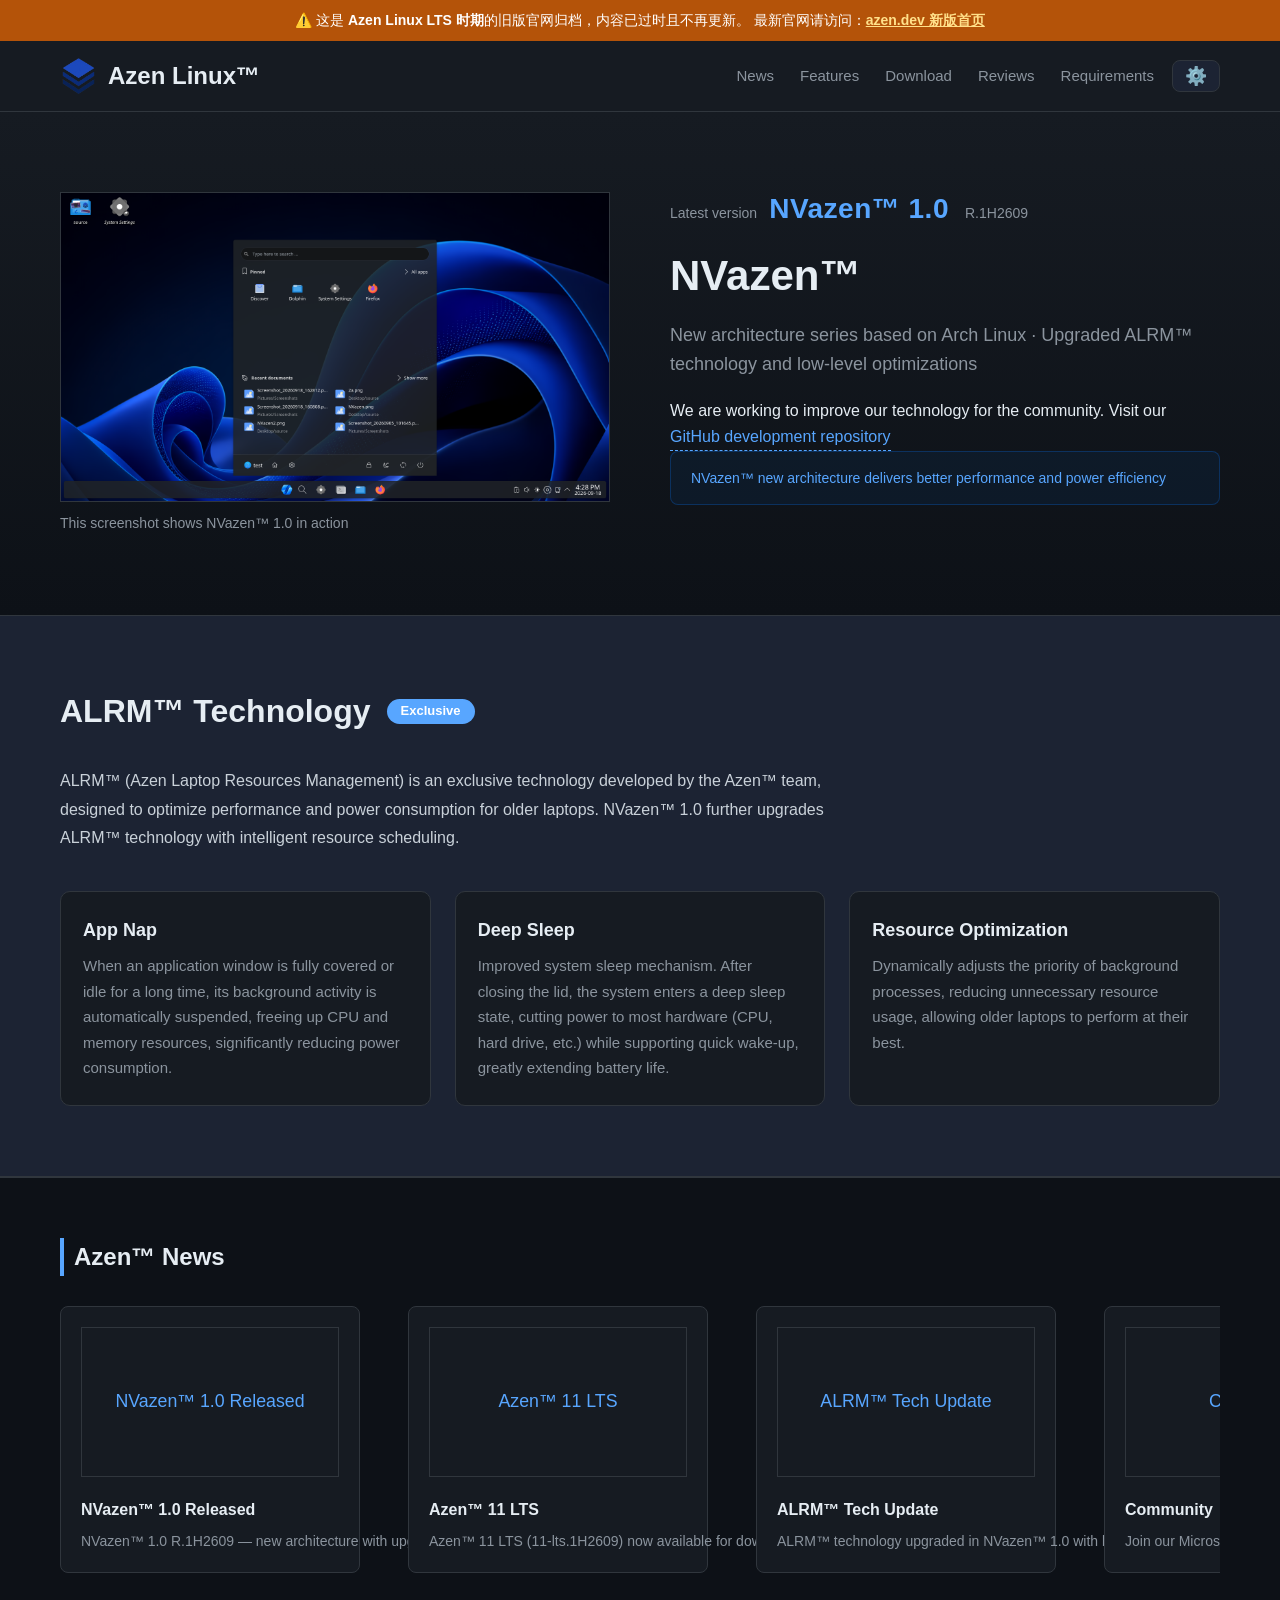
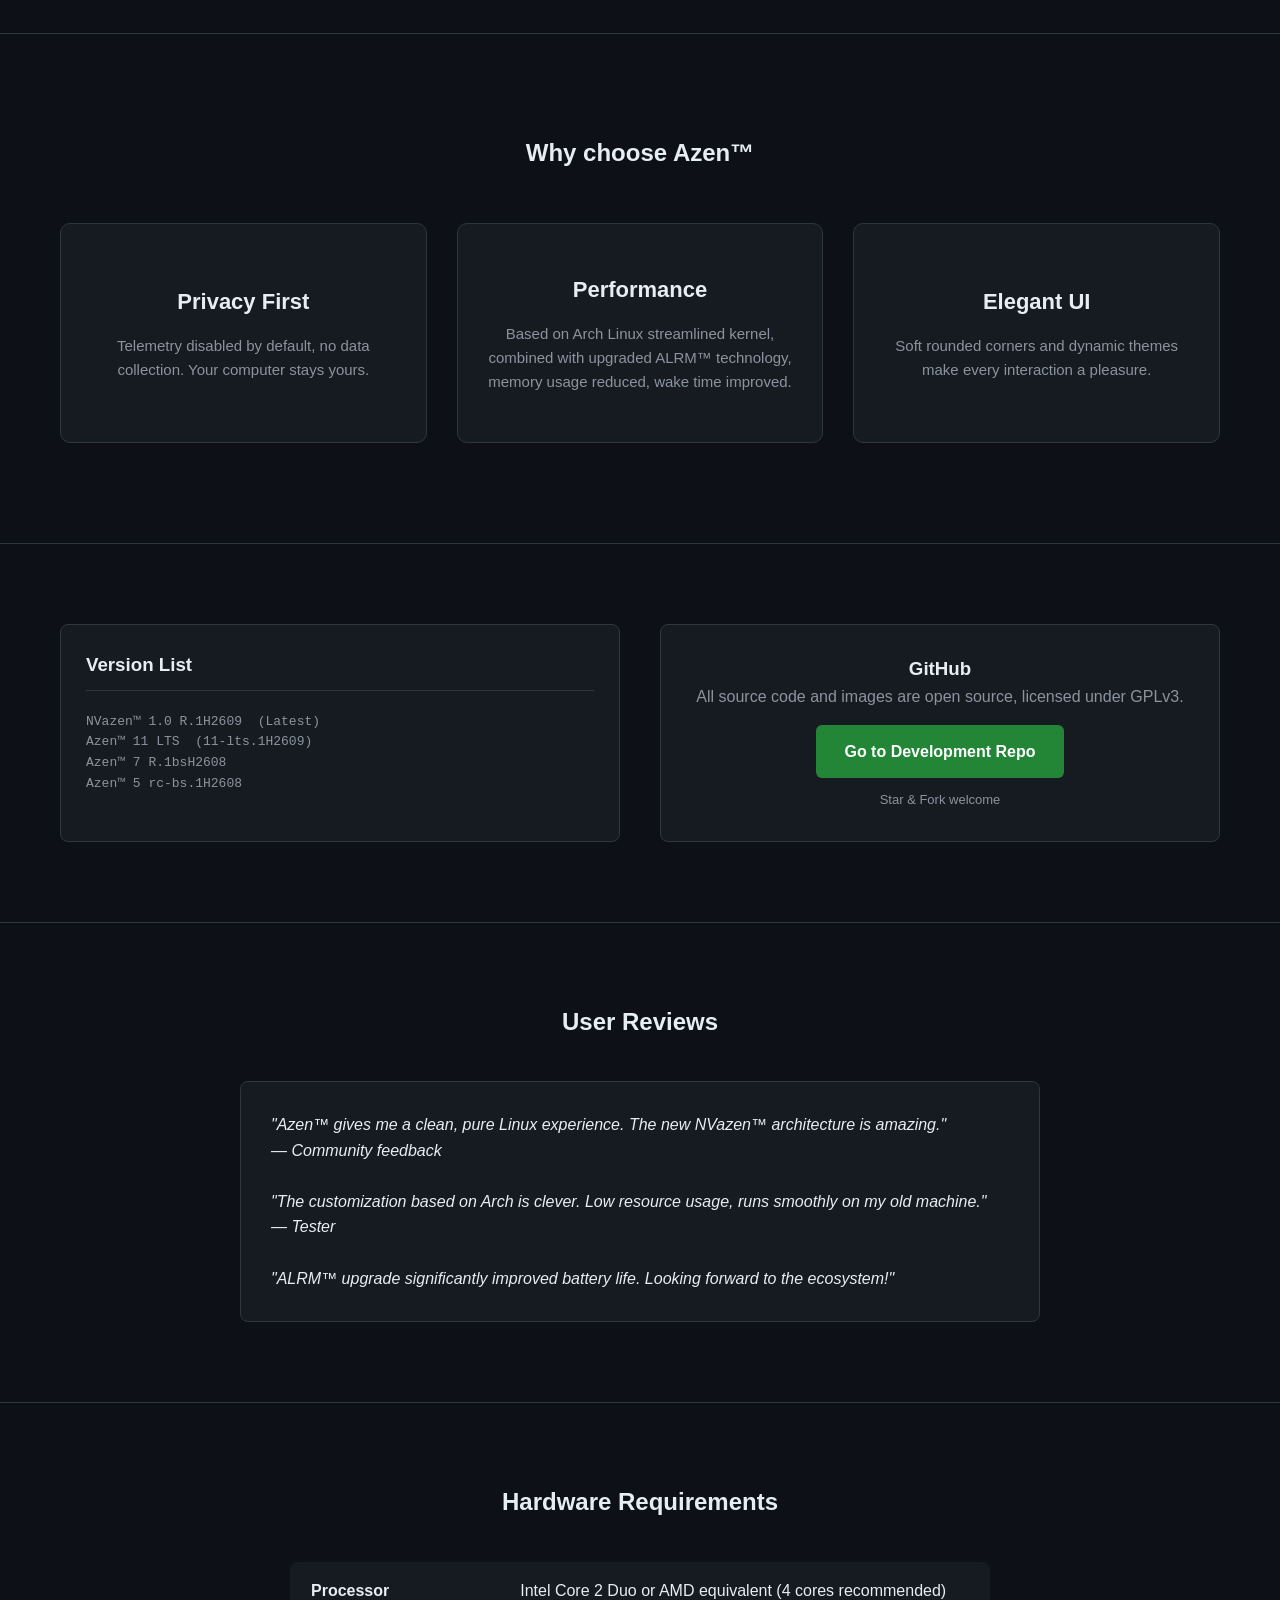
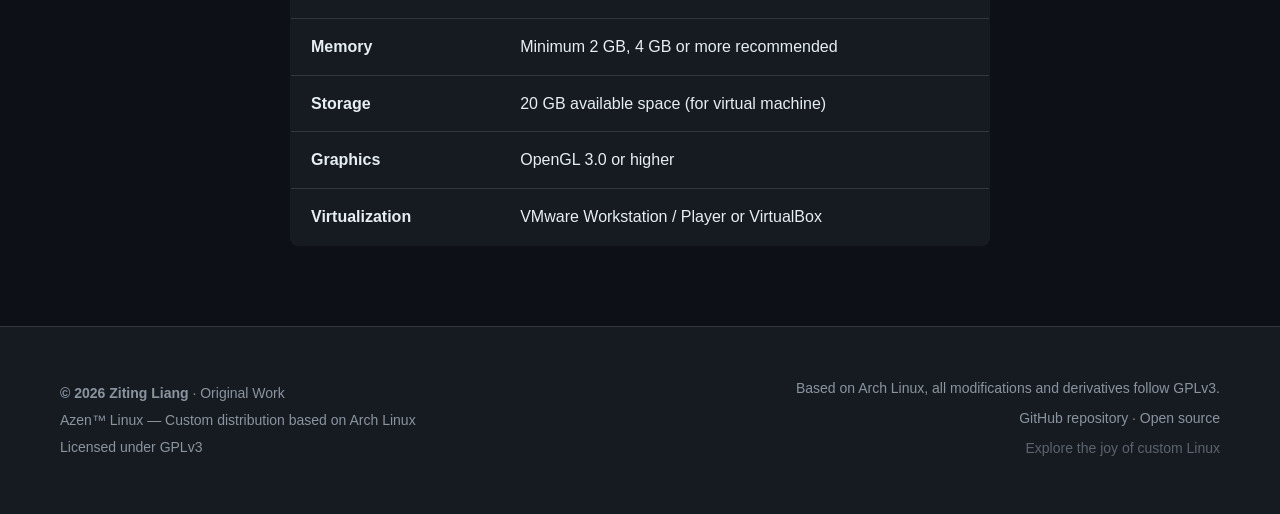
==== commit a64db8e8: "redesign: Windows 11 Fluent restyle of the whole site - New shared design system in assets/css/base." ====
--- a/azen/index.html
+++ b/azen/index.html
@@ -1153,6 +1153,12 @@
     </style>
 </head>
 <body>
+
+    <!-- 旧版归档横幅 -->
+    <div style="position:sticky;top:0;z-index:9999;background:#b45309;color:#ffffff;text-align:center;padding:10px 16px;font-family:-apple-system,'Segoe UI',Roboto,sans-serif;font-size:14px;line-height:1.5;">
+        ⚠️ 这是 <strong>Azen Linux LTS 时期</strong>的旧版官网归档，内容已过时且不再更新。
+        最新官网请访问：<a href="../index.html" style="color:#ffe08a;font-weight:600;">azen.dev 新版首页</a>
+    </div>
 
     <!-- 1. 顶部导航横幅 -->
     <header>
